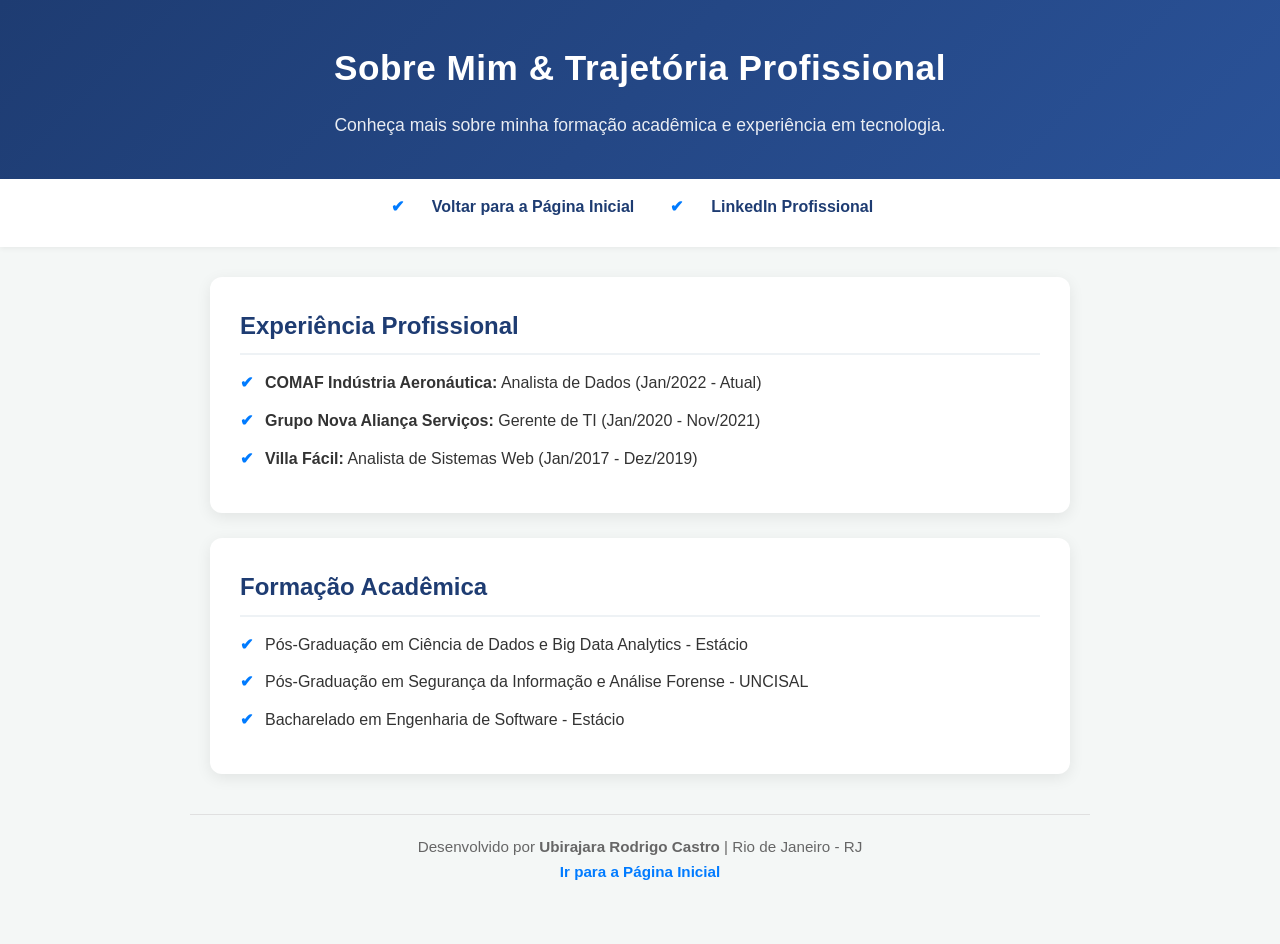
==== contato.html @ d8873de1 "Atualiza projeto com página pessoal Adiciona páginas, estilos e imagem na raiz do repositório e atua" ====
<!DOCTYPE html>
<html lang="pt-BR">
<head>
    <meta charset="UTF-8">
    <meta name="viewport" content="width=device-width, initial-scale=1.0">
    <title>Sobre Mim - Ubirajara Rodrigo Castro</title>
    <!-- Vinculação do CSS -->
    <link rel="stylesheet" href="css/style.css">
</head>
<body>

    <header>
        <div class="header-container">
            
            <h1>Sobre Mim & Trajetória Profissional</h1>
            <p>Conheça mais sobre minha formação acadêmica e experiência em tecnologia.</p>
        </div>
    </header>

    <nav>
        <ul>
            <li><a href="index.html">Voltar para a Página Inicial</a></li>
            <li><a href="https://www.linkedin.com/in/ubirajararodrigo-castro" target="_blank">LinkedIn Profissional</a></li>
        </ul>
    </nav>

    <main>
        <section id="experiencia">
            <h2>Experiência Profissional</h2>
            <ul>
                <li><strong>COMAF Indústria Aeronáutica:</strong> Analista de Dados (Jan/2022 - Atual)</li>
                <li><strong>Grupo Nova Aliança Serviços:</strong> Gerente de TI (Jan/2020 - Nov/2021)</li>
                <li><strong>Villa Fácil:</strong> Analista de Sistemas Web (Jan/2017 - Dez/2019)</li>
            </ul>
        </section>

        <section id="formacao">
            <h2>Formação Acadêmica</h2>
            <ul>
                <li>Pós-Graduação em Ciência de Dados e Big Data Analytics - Estácio</li>
                <li>Pós-Graduação em Segurança da Informação e Análise Forense - UNCISAL</li>
                <li>Bacharelado em Engenharia de Software - Estácio</li>
            </ul>
        </section>
    </main>

    <footer>
        <p>Desenvolvido por <strong>Ubirajara Rodrigo Castro</strong> | Rio de Janeiro - RJ</p>
        <p><a href="index.html">Ir para a Página Inicial</a></p>
    </footer>

</body>
</html>
---- css/style.css ----
/* Reset Básico e Variáveis de Cores */
* {
    margin: 0;
    padding: 0;
    box-sizing: border-box;
}

:root {
    --primary-color: #1e3c72;
    --secondary-color: #2a5298;
    --accent-color: #007bff;
    --bg-color: #f4f7f6;
    --card-bg: #ffffff;
    --text-color: #333333;
    --text-muted: #666666;
    --border-radius: 12px;
    --shadow: 0 4px 15px rgba(0, 0, 0, 0.08);
}

body {
    font-family: 'Segoe UI', Roboto, Helvetica, Arial, sans-serif;
    background-color: var(--bg-color);
    color: var(--text-color);
    line-height: 1.6;
    padding-bottom: 40px;
}

/* Cabeçalho com Selo */
header {
    background: linear-gradient(135deg, var(--primary-color), var(--secondary-color));
    color: #ffffff;
    padding: 40px 20px;
    text-align: center;
    box-shadow: 0 4px 10px rgba(0, 0, 0, 0.15);
}

.header-container {
    max-width: 900px;
    margin: 0 auto;
    display: flex;
    flex-direction: column;
    align-items: center;
    gap: 15px;
}

.selo-logo {
    width: 90px;
    height: 90px;
    filter: drop-shadow(0px 4px 8px rgba(0,0,0,0.3));
    transition: transform 0.3s ease;
}

.selo-logo:hover {
    transform: scale(1.08) rotate(5deg);
}

header h1 {
    font-size: 2.2rem;
    font-weight: 700;
    letter-spacing: 0.5px;
}

header p {
    font-size: 1.1rem;
    opacity: 0.9;
    font-weight: 300;
}

/* Menu de Navegação (<nav>) */
nav {
    background-color: #ffffff;
    box-shadow: 0 2px 5px rgba(0,0,0,0.05);
    margin-bottom: 30px;
}

nav ul {
    list-style: none;
    display: flex;
    justify-content: center;
    gap: 20px;
    padding: 15px;
    flex-wrap: wrap;
}

nav a {
    text-decoration: none;
    color: var(--primary-color);
    font-weight: 600;
    padding: 8px 16px;
    border-radius: 20px;
    transition: all 0.3s ease;
}

nav a:hover {
    background-color: var(--primary-color);
    color: #ffffff;
}

/* Layout do Conteúdo Principal (<main>) */
main {
    max-width: 900px;
    margin: 0 auto;
    padding: 0 20px;
    display: flex;
    flex-direction: column;
    gap: 25px;
}

/* Seções e Cards */
section {
    background: var(--card-bg);
    padding: 30px;
    border-radius: var(--border-radius);
    box-shadow: var(--shadow);
    transition: transform 0.2s ease;
}

section:hover {
    transform: translateY(-2px);
}

h2 {
    color: var(--primary-color);
    font-size: 1.5rem;
    margin-bottom: 15px;
    border-bottom: 2px solid #eef2f5;
    padding-bottom: 8px;
}

/* Foto de Perfil na Seção de Apresentação */
.profile-card {
    display: flex;
    align-items: center;
    gap: 25px;
    flex-wrap: wrap;
}

.profile-card p {
    flex: 1;
    min-width: 280px;
    color: var(--text-color);
    font-size: 1.05rem;
}

.profile-card img {
    width: 150px;
    height: 150px;
    border-radius: 50%;
    object-fit: cover;
    border: 4px solid var(--primary-color);
    box-shadow: 0 4px 10px rgba(0, 0, 0, 0.15);
}

/* Formulário de contato */
.contact-form fieldset {
    border: 1px solid #d8e0e8;
    border-radius: 8px;
    padding: 20px;
}

.contact-form legend {
    color: var(--primary-color);
    font-weight: 600;
    padding: 0 8px;
}

.form-group {
    display: flex;
    flex-direction: column;
    gap: 6px;
    margin-bottom: 16px;
}

.contact-form label {
    font-weight: 600;
}

.contact-form input,
.contact-form textarea {
    width: 100%;
    padding: 10px 12px;
    border: 1px solid #cbd5df;
    border-radius: 6px;
    color: var(--text-color);
    font: inherit;
}

.contact-form textarea {
    resize: vertical;
}

.contact-form input:focus,
.contact-form textarea:focus {
    outline: 2px solid var(--accent-color);
    outline-offset: 2px;
}

.form-actions {
    display: flex;
    flex-wrap: wrap;
    gap: 10px;
}

.form-actions button {
    padding: 10px 18px;
    border: 0;
    border-radius: 6px;
    background-color: var(--primary-color);
    color: #ffffff;
    cursor: pointer;
    font: inherit;
    font-weight: 600;
}

.form-actions button:hover {
    background-color: var(--secondary-color);
}

.form-actions .reset-button {
    background-color: #e8edf2;
    color: var(--text-color);
}

.form-actions .reset-button:hover {
    background-color: #d8e0e8;
}

/* Listas de Hobbies/Interesses e Experiências */
ul {
    list-style-type: none;
}

ul li {
    position: relative;
    padding-left: 25px;
    margin-bottom: 12px;
    font-size: 1rem;
}

ul li::before {
    content: "✔";
    position: absolute;
    left: 0;
    color: var(--accent-color);
    font-weight: bold;
}

/* Rodapé (<footer>) */
footer {
    max-width: 900px;
    margin: 40px auto 0 auto;
    text-align: center;
    padding: 20px;
    color: var(--text-muted);
    font-size: 0.95rem;
    border-top: 1px solid #e0e0e0;
}

footer a {
    color: var(--accent-color);
    text-decoration: none;
    font-weight: 600;
}

footer a:hover {
    text-decoration: underline;
}

/* Responsividade para Dispositivos Móveis */
@media (max-width: 600px) {
    .profile-card {
        flex-direction: column;
        text-align: center;
    }

    header h1 {
        font-size: 1.8rem;
    }

    nav ul {
        flex-direction: column;
        align-items: center;
        gap: 10px;
    }
}
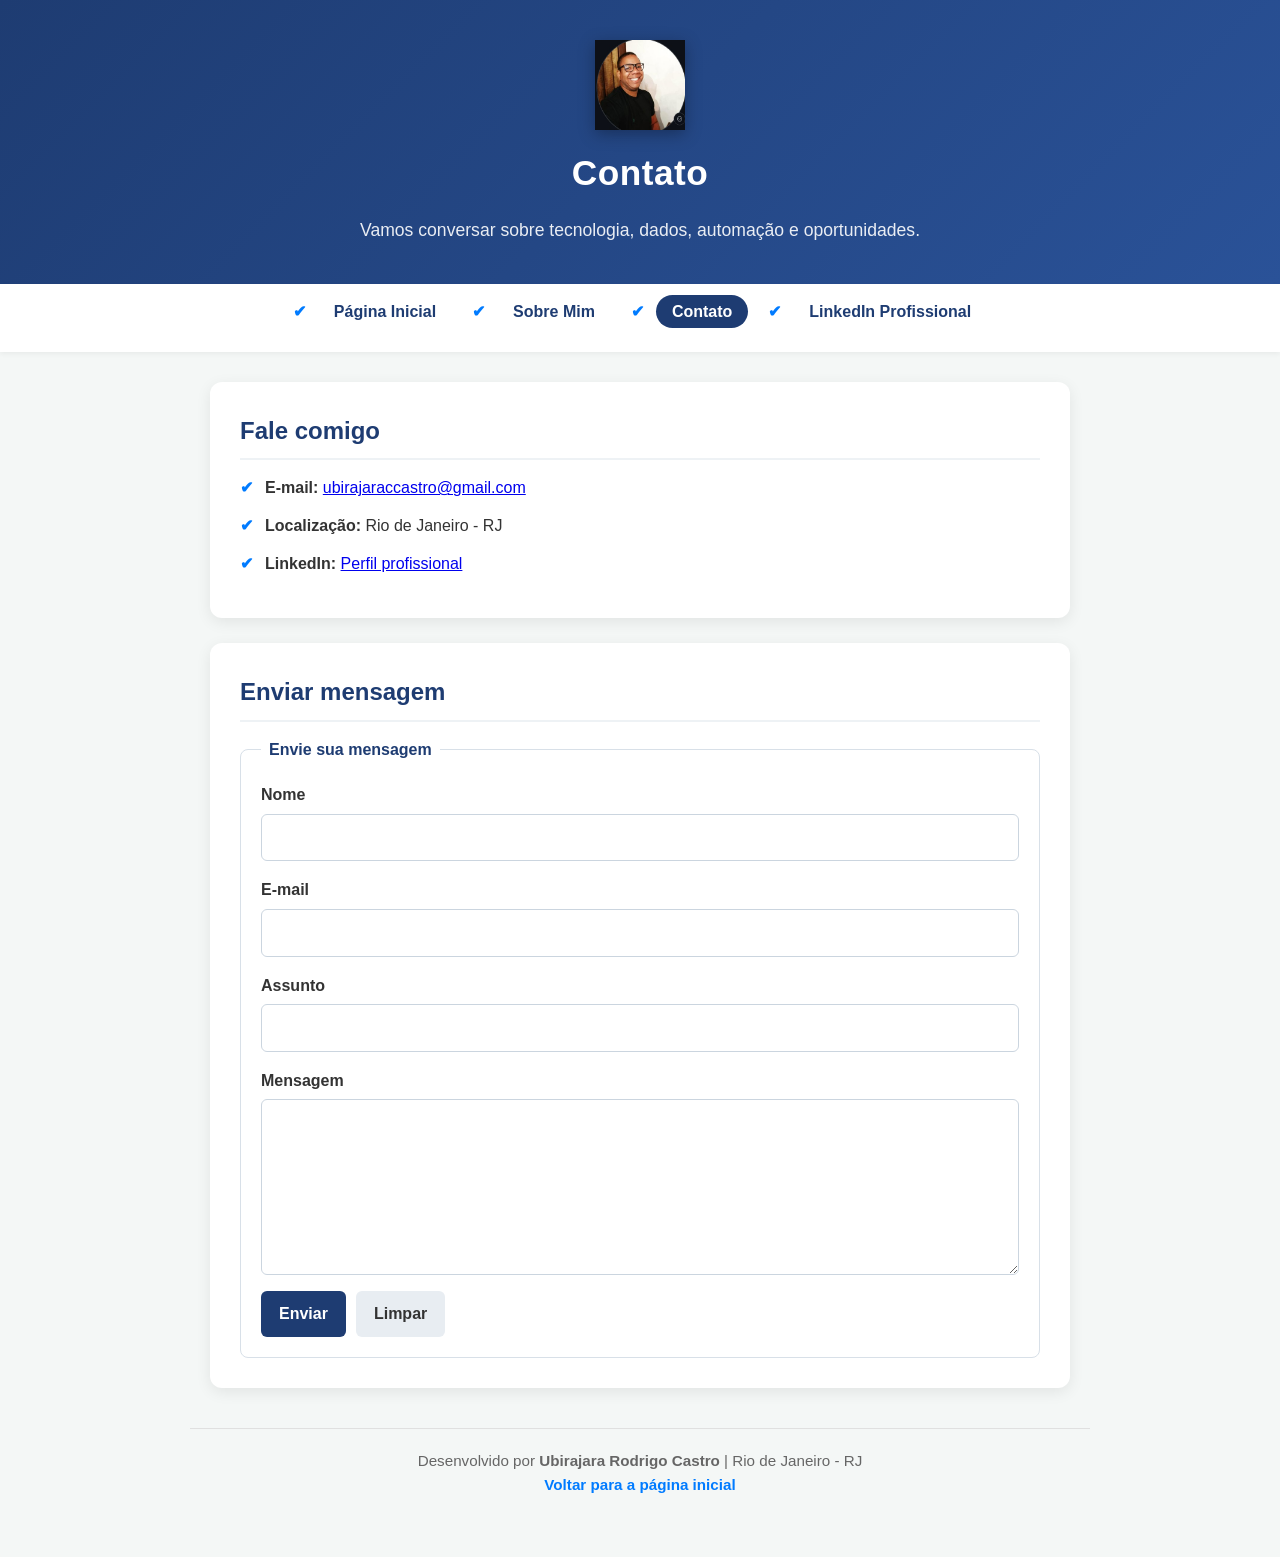
==== commit a1354cbd: "Melhora navegação e páginas pessoais Co-authored-by: Copilot <223556219+Copilot@users.noreply.github" ====
--- a/contato.html
+++ b/contato.html
@@ -3,50 +3,76 @@
 <head>
     <meta charset="UTF-8">
     <meta name="viewport" content="width=device-width, initial-scale=1.0">
-    <title>Sobre Mim - Ubirajara Rodrigo Castro</title>
-    <!-- Vinculação do CSS -->
+    <title>Contato - Ubirajara Rodrigo Castro</title>
     <link rel="stylesheet" href="css/style.css">
 </head>
 <body>
 
     <header>
         <div class="header-container">
-            
-            <h1>Sobre Mim & Trajetória Profissional</h1>
-            <p>Conheça mais sobre minha formação acadêmica e experiência em tecnologia.</p>
+            <img class="selo-logo" src="img/foto.jpg" alt="Logo de Ubirajara Rodrigo Castro">
+            <h1>Contato</h1>
+            <p>Vamos conversar sobre tecnologia, dados, automação e oportunidades.</p>
         </div>
     </header>
 
     <nav>
         <ul>
-            <li><a href="index.html">Voltar para a Página Inicial</a></li>
-            <li><a href="https://www.linkedin.com/in/ubirajararodrigo-castro" target="_blank">LinkedIn Profissional</a></li>
+            <li><a href="index.html">Página Inicial</a></li>
+            <li><a href="sobre.html">Sobre Mim</a></li>
+            <li><a href="contato.html" class="active">Contato</a></li>
+            <li><a href="https://www.linkedin.com/in/ubirajararodrigo-castro" target="_blank" rel="noreferrer">LinkedIn Profissional</a></li>
         </ul>
     </nav>
 
     <main>
-        <section id="experiencia">
-            <h2>Experiência Profissional</h2>
+        <section id="contato-detalhes">
+            <h2>Fale comigo</h2>
             <ul>
-                <li><strong>COMAF Indústria Aeronáutica:</strong> Analista de Dados (Jan/2022 - Atual)</li>
-                <li><strong>Grupo Nova Aliança Serviços:</strong> Gerente de TI (Jan/2020 - Nov/2021)</li>
-                <li><strong>Villa Fácil:</strong> Analista de Sistemas Web (Jan/2017 - Dez/2019)</li>
+                <li><strong>E-mail:</strong> <a href="mailto:ubirajaraccastro@gmail.com">ubirajaraccastro@gmail.com</a></li>
+                <li><strong>Localização:</strong> Rio de Janeiro - RJ</li>
+                <li><strong>LinkedIn:</strong> <a href="https://www.linkedin.com/in/ubirajararodrigo-castro" target="_blank" rel="noreferrer">Perfil profissional</a></li>
             </ul>
         </section>
 
-        <section id="formacao">
-            <h2>Formação Acadêmica</h2>
-            <ul>
-                <li>Pós-Graduação em Ciência de Dados e Big Data Analytics - Estácio</li>
-                <li>Pós-Graduação em Segurança da Informação e Análise Forense - UNCISAL</li>
-                <li>Bacharelado em Engenharia de Software - Estácio</li>
-            </ul>
+        <section id="mensagem">
+            <h2>Enviar mensagem</h2>
+            <form class="contact-form" action="mailto:ubirajaraccastro@gmail.com" method="post" enctype="text/plain">
+                <fieldset>
+                    <legend>Envie sua mensagem</legend>
+
+                    <div class="form-group">
+                        <label for="nome">Nome</label>
+                        <input type="text" id="nome" name="nome" autocomplete="name" required>
+                    </div>
+
+                    <div class="form-group">
+                        <label for="email">E-mail</label>
+                        <input type="email" id="email" name="email" autocomplete="email" required>
+                    </div>
+
+                    <div class="form-group">
+                        <label for="assunto">Assunto</label>
+                        <input type="text" id="assunto" name="assunto" required>
+                    </div>
+
+                    <div class="form-group">
+                        <label for="mensagem">Mensagem</label>
+                        <textarea id="mensagem" name="mensagem" rows="6" required></textarea>
+                    </div>
+
+                    <div class="form-actions">
+                        <button type="submit">Enviar</button>
+                        <button type="reset" class="reset-button">Limpar</button>
+                    </div>
+                </fieldset>
+            </form>
         </section>
     </main>
 
     <footer>
         <p>Desenvolvido por <strong>Ubirajara Rodrigo Castro</strong> | Rio de Janeiro - RJ</p>
-        <p><a href="index.html">Ir para a Página Inicial</a></p>
+        <p><a href="index.html">Voltar para a página inicial</a></p>
     </footer>
 
 </body>
--- a/css/style.css
+++ b/css/style.css
@@ -91,7 +91,8 @@
     transition: all 0.3s ease;
 }
 
-nav a:hover {
+nav a:hover,
+nav a.active {
     background-color: var(--primary-color);
     color: #ffffff;
 }
